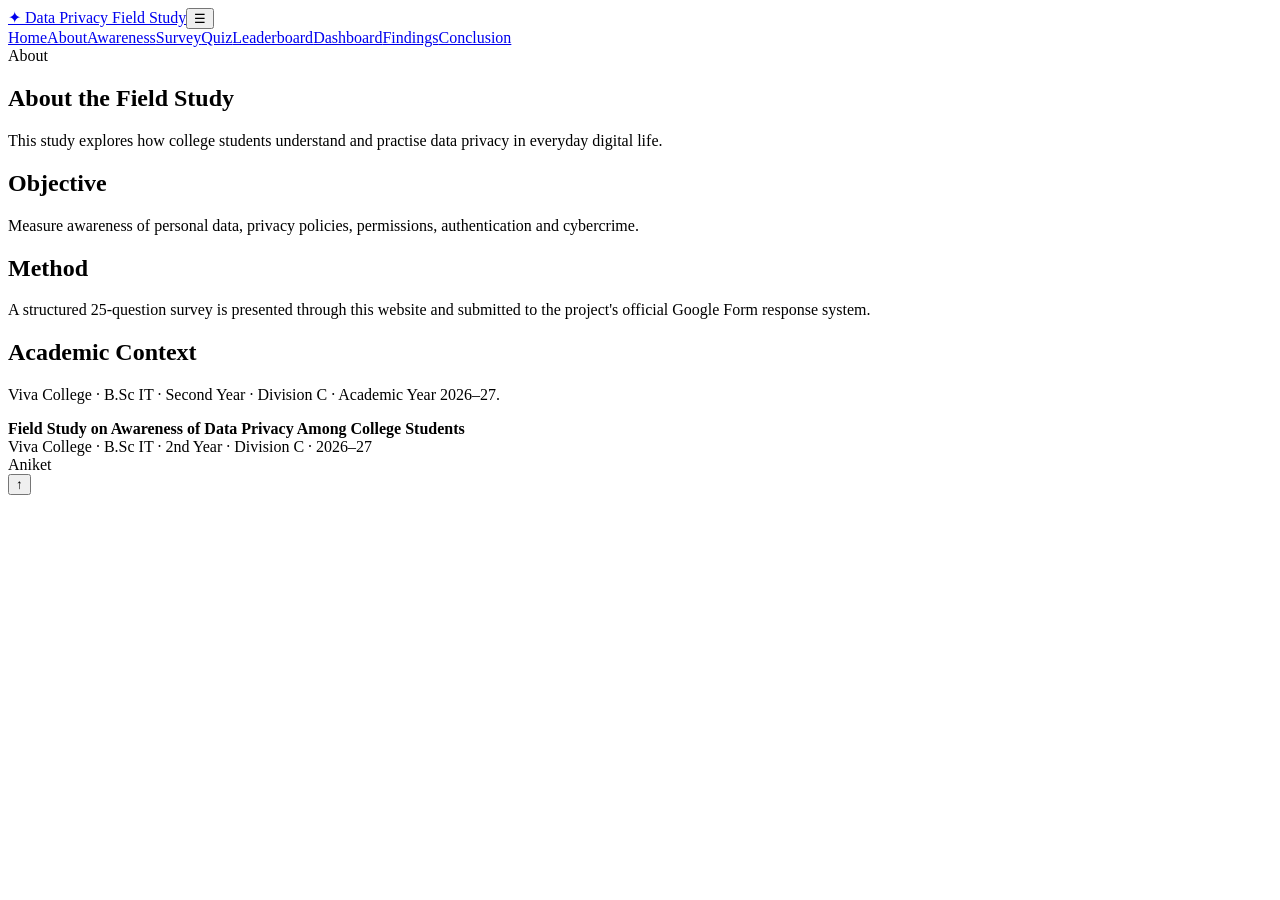
==== about.html @ 16b0fa5f "Add files via upload" ====
<!doctype html><html lang="en"><head><meta charset="utf-8"><meta name="viewport" content="width=device-width,initial-scale=1"><title>About</title><link rel="stylesheet" href="css/style.css"></head><body><nav class="navbar"><div class="container nav-inner"><a class="brand" href="index.html"><span class="brand-mark">✦</span> Data Privacy Field Study</a><button class="menu-btn" type="button" aria-label="Menu" aria-expanded="false">☰</button><div class="nav-links"><a href="index.html">Home</a><a href="about.html">About</a><a href="awareness.html">Awareness</a><a href="survey.html">Survey</a><a href="quiz.html">Quiz</a><a href="leaderboard.html">Leaderboard</a><a href="dashboard.html">Dashboard</a><a href="findings.html">Findings</a><a href="conclusion.html">Conclusion</a></div></div></nav><main><section class="page-hero"><div class="container"><span class="eyebrow">About</span><h1 class="gradient">About the Field Study</h1><p>This study explores how college students understand and practise data privacy in everyday digital life.</p></div></section><section class="section"><div class="container grid"><div class="card"><h2>Objective</h2><p>Measure awareness of personal data, privacy policies, permissions, authentication and cybercrime.</p></div><div class="card"><h2>Method</h2><p>A structured 25-question survey is presented through this website and submitted to the project's official Google Form response system.</p></div><div class="card"><h2>Academic Context</h2><p>Viva College · B.Sc IT · Second Year · Division C · Academic Year 2026–27.</p></div></div></section></main><footer><div class="container footer-inner"><div><strong>Field Study on Awareness of Data Privacy Among College Students</strong><br>Viva College · B.Sc IT · 2nd Year · Division C · 2026–27</div><div>Aniket</div></div></footer><button class="back-top" aria-label="Back to top">↑</button><script src="js/main.js"></script></body></html>
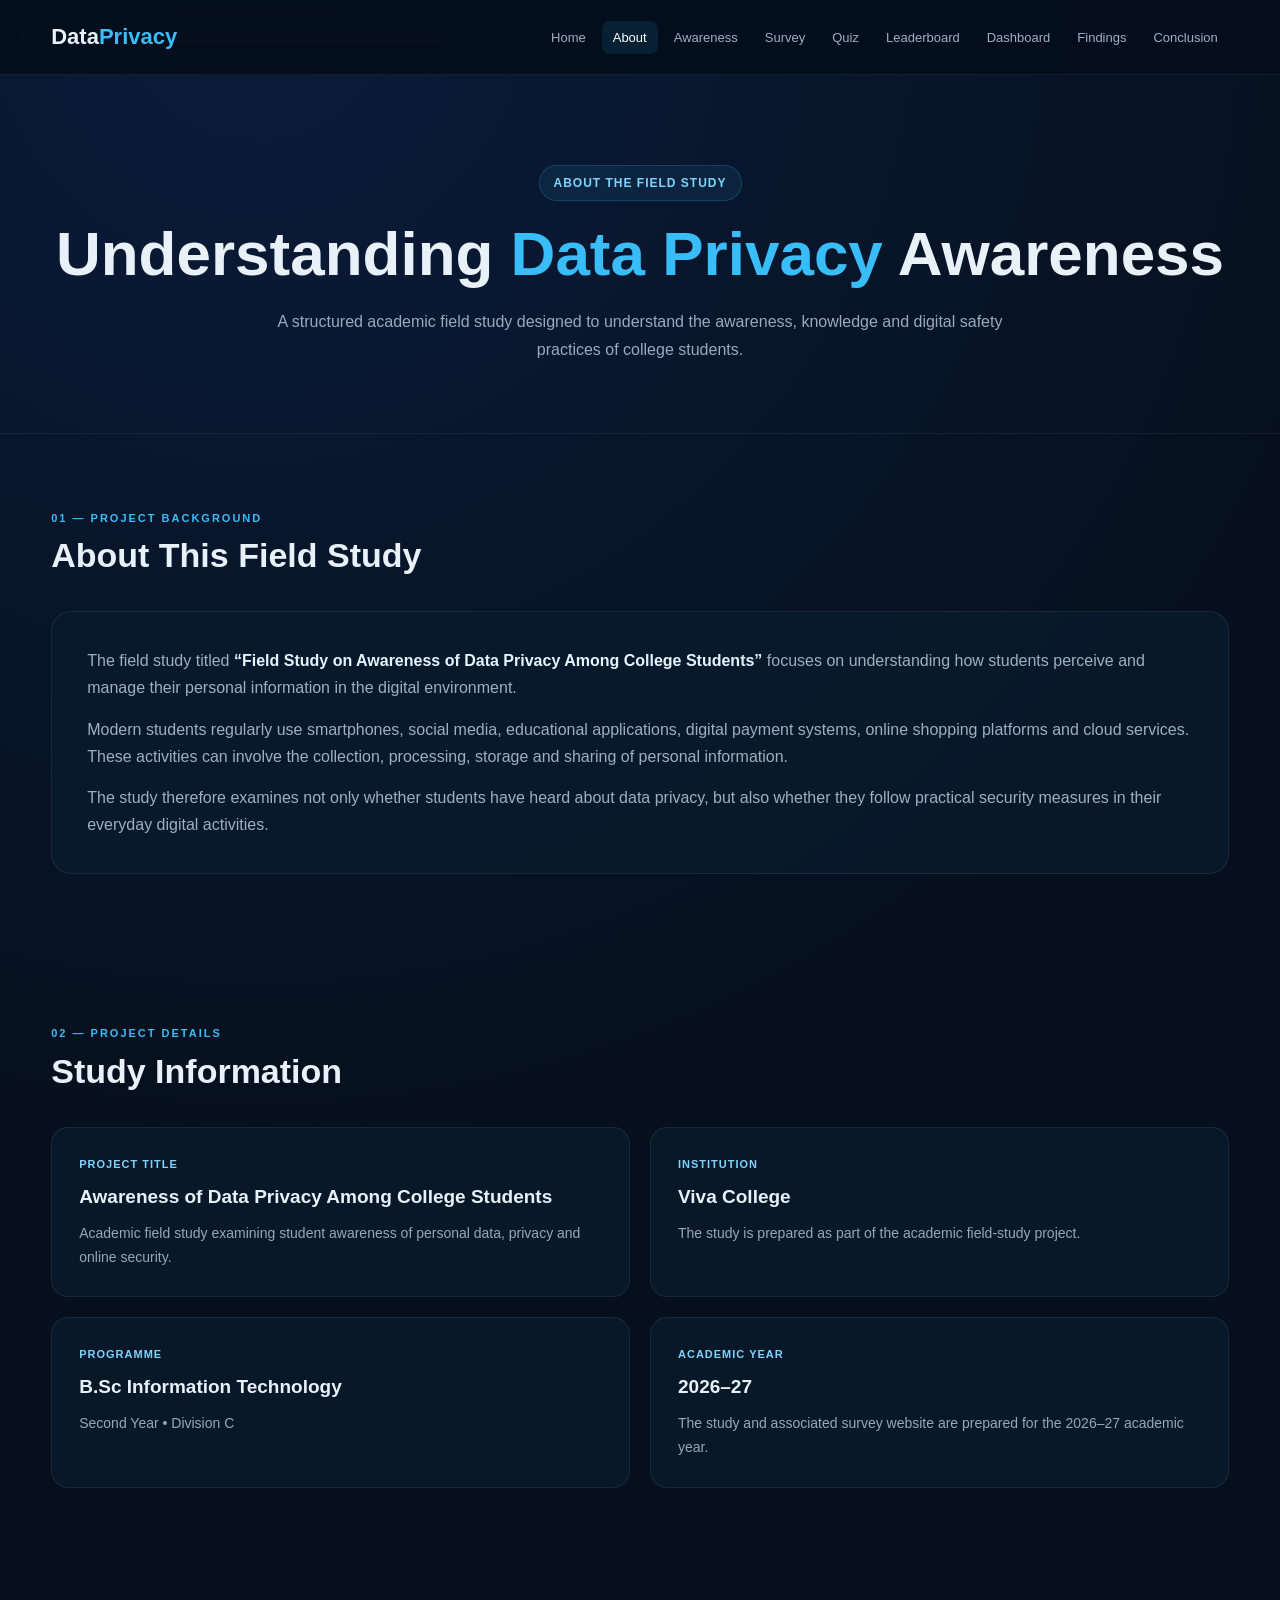
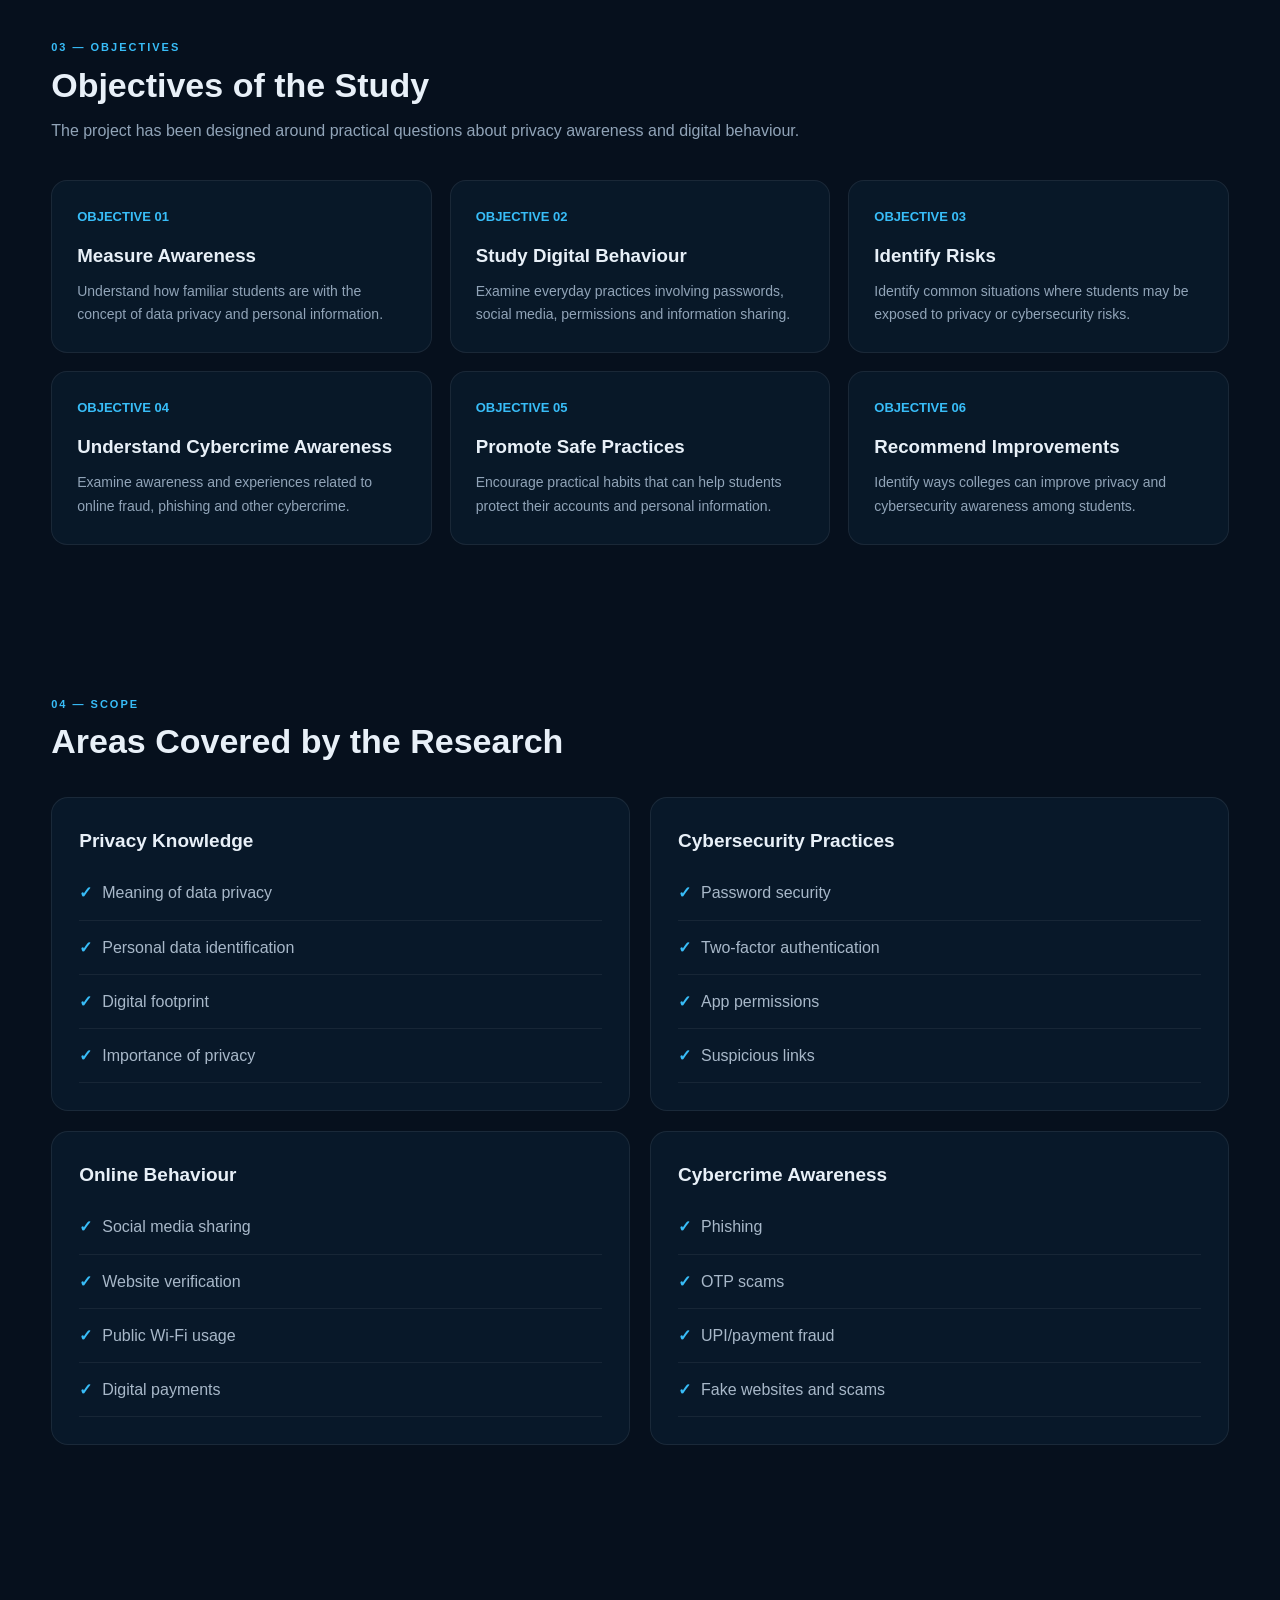
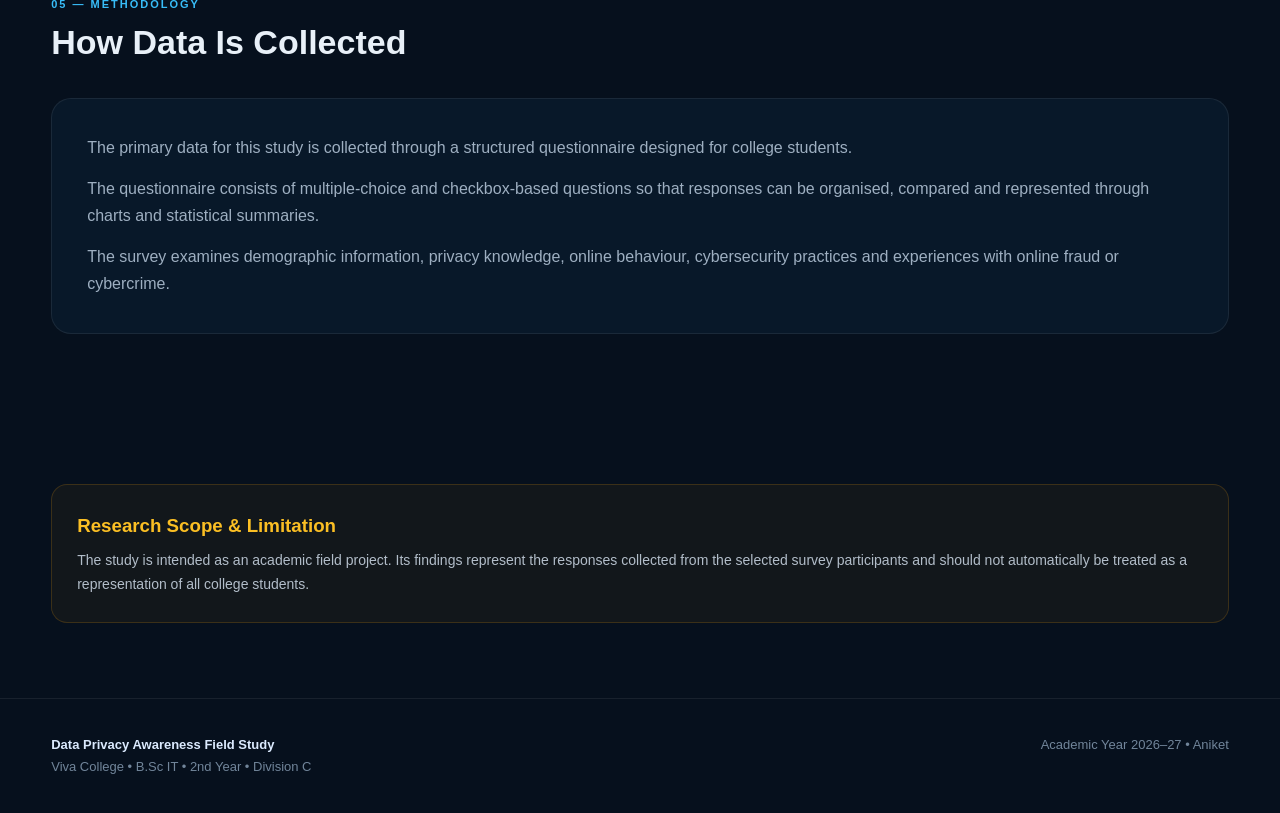
==== commit aabd7849: "Update about.html" ====
--- a/about.html
+++ b/about.html
@@ -1 +1,818 @@
-<!doctype html><html lang="en"><head><meta charset="utf-8"><meta name="viewport" content="width=device-width,initial-scale=1"><title>About</title><link rel="stylesheet" href="css/style.css"></head><body><nav class="navbar"><div class="container nav-inner"><a class="brand" href="index.html"><span class="brand-mark">✦</span> Data Privacy Field Study</a><button class="menu-btn" type="button" aria-label="Menu" aria-expanded="false">☰</button><div class="nav-links"><a href="index.html">Home</a><a href="about.html">About</a><a href="awareness.html">Awareness</a><a href="survey.html">Survey</a><a href="quiz.html">Quiz</a><a href="leaderboard.html">Leaderboard</a><a href="dashboard.html">Dashboard</a><a href="findings.html">Findings</a><a href="conclusion.html">Conclusion</a></div></div></nav><main><section class="page-hero"><div class="container"><span class="eyebrow">About</span><h1 class="gradient">About the Field Study</h1><p>This study explores how college students understand and practise data privacy in everyday digital life.</p></div></section><section class="section"><div class="container grid"><div class="card"><h2>Objective</h2><p>Measure awareness of personal data, privacy policies, permissions, authentication and cybercrime.</p></div><div class="card"><h2>Method</h2><p>A structured 25-question survey is presented through this website and submitted to the project's official Google Form response system.</p></div><div class="card"><h2>Academic Context</h2><p>Viva College · B.Sc IT · Second Year · Division C · Academic Year 2026–27.</p></div></div></section></main><footer><div class="container footer-inner"><div><strong>Field Study on Awareness of Data Privacy Among College Students</strong><br>Viva College · B.Sc IT · 2nd Year · Division C · 2026–27</div><div>Aniket</div></div></footer><button class="back-top" aria-label="Back to top">↑</button><script src="js/main.js"></script></body></html>+<!DOCTYPE html>
+<html lang="en">
+<head>
+
+  <meta charset="UTF-8">
+  <meta name="viewport" content="width=device-width, initial-scale=1.0">
+
+  <title>About The Study | Data Privacy Awareness</title>
+
+  <meta name="description"
+    content="About the B.Sc IT field study on awareness of data privacy among college students at Viva College.">
+
+  <style>
+
+    * {
+      margin: 0;
+      padding: 0;
+      box-sizing: border-box;
+    }
+
+    html {
+      scroll-behavior: smooth;
+    }
+
+    body {
+      font-family: Inter, Arial, Helvetica, sans-serif;
+      background:
+        radial-gradient(circle at 20% 0%, rgba(37,99,235,.14), transparent 28%),
+        #06101d;
+      color: #e8f0f8;
+      line-height: 1.7;
+    }
+
+    a {
+      text-decoration: none;
+      color: inherit;
+    }
+
+    .container {
+      width: min(1180px,92%);
+      margin: auto;
+    }
+
+    /* HEADER */
+
+    header {
+      position: sticky;
+      top: 0;
+      z-index: 1000;
+      background: rgba(4,14,27,.9);
+      backdrop-filter: blur(18px);
+      border-bottom: 1px solid rgba(255,255,255,.07);
+    }
+
+    .nav {
+      min-height: 74px;
+      display: flex;
+      align-items: center;
+      justify-content: space-between;
+    }
+
+    .logo {
+      font-size: 22px;
+      font-weight: 800;
+    }
+
+    .logo span {
+      color: #38bdf8;
+    }
+
+    .nav-links {
+      display: flex;
+      list-style: none;
+      gap: 5px;
+    }
+
+    .nav-links a {
+      color: #9fb0c2;
+      padding: 9px 11px;
+      border-radius: 8px;
+      font-size: 13px;
+    }
+
+    .nav-links a:hover,
+    .nav-links a.active {
+      color: white;
+      background: rgba(56,189,248,.1);
+    }
+
+    .menu-btn {
+      display: none;
+      background: transparent;
+      color: white;
+      border: 1px solid rgba(255,255,255,.12);
+      border-radius: 8px;
+      padding: 7px 10px;
+      font-size: 19px;
+    }
+
+    /* HERO */
+
+    .hero {
+      padding: 90px 0 70px;
+      text-align: center;
+      border-bottom: 1px solid rgba(255,255,255,.06);
+    }
+
+    .badge {
+      display: inline-block;
+      color: #7dd3fc;
+      background: rgba(56,189,248,.08);
+      border: 1px solid rgba(56,189,248,.2);
+      padding: 7px 14px;
+      border-radius: 50px;
+      font-size: 12px;
+      font-weight: 800;
+      letter-spacing: 1px;
+      margin-bottom: 20px;
+    }
+
+    .hero h1 {
+      font-size: clamp(38px,5vw,62px);
+      line-height: 1.08;
+    }
+
+    .hero h1 span {
+      color: #38bdf8;
+    }
+
+    .hero p {
+      max-width: 780px;
+      margin: 20px auto 0;
+      color: #98aabd;
+    }
+
+    /* COMMON */
+
+    section {
+      padding: 75px 0;
+    }
+
+    .head {
+      margin-bottom: 35px;
+    }
+
+    .mini {
+      color: #38bdf8;
+      font-size: 11px;
+      letter-spacing: 2px;
+      text-transform: uppercase;
+      font-weight: 800;
+      margin-bottom: 8px;
+    }
+
+    h2 {
+      font-size: 34px;
+      line-height: 1.2;
+    }
+
+    .head p {
+      color: #91a4b8;
+      max-width: 760px;
+      margin-top: 12px;
+    }
+
+    /* PROJECT CARD */
+
+    .project {
+      background: rgba(10,28,46,.78);
+      border: 1px solid rgba(255,255,255,.07);
+      border-radius: 20px;
+      padding: 35px;
+    }
+
+    .project p {
+      color: #9eafc1;
+      margin-top: 14px;
+    }
+
+    /* DETAILS */
+
+    .grid {
+      display: grid;
+      grid-template-columns: repeat(2,1fr);
+      gap: 20px;
+    }
+
+    .card {
+      background: rgba(10,27,45,.78);
+      border: 1px solid rgba(255,255,255,.07);
+      border-radius: 17px;
+      padding: 27px;
+    }
+
+    .card h3 {
+      margin-bottom: 9px;
+      font-size: 19px;
+    }
+
+    .card p {
+      color: #95a8bb;
+      font-size: 14px;
+    }
+
+    .label {
+      color: #7dd3fc;
+      font-size: 11px;
+      font-weight: 800;
+      text-transform: uppercase;
+      letter-spacing: 1px;
+      margin-bottom: 7px;
+    }
+
+    /* OBJECTIVES */
+
+    .objectives {
+      display: grid;
+      grid-template-columns: repeat(3,1fr);
+      gap: 18px;
+    }
+
+    .objective {
+      padding: 25px;
+      background: rgba(10,27,45,.75);
+      border: 1px solid rgba(255,255,255,.07);
+      border-radius: 16px;
+    }
+
+    .number {
+      color: #38bdf8;
+      font-size: 13px;
+      font-weight: 800;
+      margin-bottom: 12px;
+    }
+
+    .objective h3 {
+      margin-bottom: 8px;
+    }
+
+    .objective p {
+      color: #91a4b8;
+      font-size: 14px;
+    }
+
+    /* SCOPE */
+
+    .scope-list {
+      list-style: none;
+    }
+
+    .scope-list li {
+      padding: 13px 0;
+      border-bottom: 1px solid rgba(255,255,255,.06);
+      color: #a8b8c9;
+    }
+
+    .scope-list li::before {
+      content: "✓";
+      color: #38bdf8;
+      margin-right: 10px;
+      font-weight: bold;
+    }
+
+    /* NOTE */
+
+    .note {
+      background: rgba(245,158,11,.05);
+      border: 1px solid rgba(245,158,11,.18);
+      border-radius: 16px;
+      padding: 25px;
+    }
+
+    .note h3 {
+      color: #fbbf24;
+      margin-bottom: 8px;
+    }
+
+    .note p {
+      color: #b2bdc9;
+      font-size: 14px;
+    }
+
+    /* FOOTER */
+
+    footer {
+      border-top: 1px solid rgba(255,255,255,.07);
+      padding: 35px 0;
+      color: #71859a;
+      font-size: 13px;
+    }
+
+    .footer-inner {
+      display: flex;
+      justify-content: space-between;
+      gap: 20px;
+    }
+
+    /* MOBILE */
+
+    @media(max-width:900px) {
+
+      .menu-btn {
+        display: block;
+      }
+
+      .nav-links {
+        display: none;
+        position: absolute;
+        left: 4%;
+        right: 4%;
+        top: 70px;
+        flex-direction: column;
+        background: #081727;
+        border: 1px solid rgba(255,255,255,.08);
+        border-radius: 12px;
+        padding: 10px;
+      }
+
+      .nav-links.show {
+        display: flex;
+      }
+
+      .nav-links a {
+        display: block;
+        padding: 12px;
+      }
+
+      .grid,
+      .objectives {
+        grid-template-columns: 1fr;
+      }
+
+      .footer-inner {
+        flex-direction: column;
+        text-align: center;
+      }
+
+    }
+
+  </style>
+
+</head>
+
+<body>
+
+
+<header>
+
+  <div class="container nav">
+
+    <a href="index.html" class="logo">
+      Data<span>Privacy</span>
+    </a>
+
+    <button class="menu-btn" id="menuBtn">☰</button>
+
+    <ul class="nav-links" id="navLinks">
+
+      <li><a href="index.html">Home</a></li>
+      <li><a href="about.html" class="active">About</a></li>
+      <li><a href="awareness.html">Awareness</a></li>
+      <li><a href="survey.html">Survey</a></li>
+      <li><a href="quiz.html">Quiz</a></li>
+      <li><a href="leaderboard.html">Leaderboard</a></li>
+      <li><a href="dashboard.html">Dashboard</a></li>
+      <li><a href="findings.html">Findings</a></li>
+      <li><a href="conclusion.html">Conclusion</a></li>
+
+    </ul>
+
+  </div>
+
+</header>
+
+
+<!-- HERO -->
+
+<section class="hero">
+
+  <div class="container">
+
+    <div class="badge">
+      ABOUT THE FIELD STUDY
+    </div>
+
+    <h1>
+      Understanding <span>Data Privacy</span>
+      Awareness
+    </h1>
+
+    <p>
+      A structured academic field study designed to understand the
+      awareness, knowledge and digital safety practices of college
+      students.
+    </p>
+
+  </div>
+
+</section>
+
+
+<!-- PROJECT -->
+
+<section>
+
+  <div class="container">
+
+    <div class="head">
+
+      <div class="mini">01 — Project Background</div>
+
+      <h2>About This Field Study</h2>
+
+    </div>
+
+    <div class="project">
+
+      <p style="margin-top:0;">
+        The field study titled
+        <strong style="color:#e6f4ff;">
+          “Field Study on Awareness of Data Privacy Among College Students”
+        </strong>
+        focuses on understanding how students perceive and manage their
+        personal information in the digital environment.
+      </p>
+
+      <p>
+        Modern students regularly use smartphones, social media,
+        educational applications, digital payment systems, online
+        shopping platforms and cloud services. These activities can
+        involve the collection, processing, storage and sharing of
+        personal information.
+      </p>
+
+      <p>
+        The study therefore examines not only whether students have heard
+        about data privacy, but also whether they follow practical
+        security measures in their everyday digital activities.
+      </p>
+
+    </div>
+
+  </div>
+
+</section>
+
+
+<!-- PROJECT DETAILS -->
+
+<section>
+
+  <div class="container">
+
+    <div class="head">
+
+      <div class="mini">02 — Project Details</div>
+
+      <h2>Study Information</h2>
+
+    </div>
+
+    <div class="grid">
+
+      <div class="card">
+
+        <div class="label">Project Title</div>
+
+        <h3>
+          Awareness of Data Privacy Among College Students
+        </h3>
+
+        <p>
+          Academic field study examining student awareness of personal
+          data, privacy and online security.
+        </p>
+
+      </div>
+
+      <div class="card">
+
+        <div class="label">Institution</div>
+
+        <h3>Viva College</h3>
+
+        <p>
+          The study is prepared as part of the academic field-study
+          project.
+        </p>
+
+      </div>
+
+      <div class="card">
+
+        <div class="label">Programme</div>
+
+        <h3>B.Sc Information Technology</h3>
+
+        <p>
+          Second Year • Division C
+        </p>
+
+      </div>
+
+      <div class="card">
+
+        <div class="label">Academic Year</div>
+
+        <h3>2026–27</h3>
+
+        <p>
+          The study and associated survey website are prepared for the
+          2026–27 academic year.
+        </p>
+
+      </div>
+
+    </div>
+
+  </div>
+
+</section>
+
+
+<!-- OBJECTIVES -->
+
+<section>
+
+  <div class="container">
+
+    <div class="head">
+
+      <div class="mini">03 — Objectives</div>
+
+      <h2>Objectives of the Study</h2>
+
+      <p>
+        The project has been designed around practical questions about
+        privacy awareness and digital behaviour.
+      </p>
+
+    </div>
+
+    <div class="objectives">
+
+      <div class="objective">
+
+        <div class="number">OBJECTIVE 01</div>
+
+        <h3>Measure Awareness</h3>
+
+        <p>
+          Understand how familiar students are with the concept of data
+          privacy and personal information.
+        </p>
+
+      </div>
+
+      <div class="objective">
+
+        <div class="number">OBJECTIVE 02</div>
+
+        <h3>Study Digital Behaviour</h3>
+
+        <p>
+          Examine everyday practices involving passwords, social media,
+          permissions and information sharing.
+        </p>
+
+      </div>
+
+      <div class="objective">
+
+        <div class="number">OBJECTIVE 03</div>
+
+        <h3>Identify Risks</h3>
+
+        <p>
+          Identify common situations where students may be exposed to
+          privacy or cybersecurity risks.
+        </p>
+
+      </div>
+
+      <div class="objective">
+
+        <div class="number">OBJECTIVE 04</div>
+
+        <h3>Understand Cybercrime Awareness</h3>
+
+        <p>
+          Examine awareness and experiences related to online fraud,
+          phishing and other cybercrime.
+        </p>
+
+      </div>
+
+      <div class="objective">
+
+        <div class="number">OBJECTIVE 05</div>
+
+        <h3>Promote Safe Practices</h3>
+
+        <p>
+          Encourage practical habits that can help students protect their
+          accounts and personal information.
+        </p>
+
+      </div>
+
+      <div class="objective">
+
+        <div class="number">OBJECTIVE 06</div>
+
+        <h3>Recommend Improvements</h3>
+
+        <p>
+          Identify ways colleges can improve privacy and cybersecurity
+          awareness among students.
+        </p>
+
+      </div>
+
+    </div>
+
+  </div>
+
+</section>
+
+
+<!-- SCOPE -->
+
+<section>
+
+  <div class="container">
+
+    <div class="head">
+
+      <div class="mini">04 — Scope</div>
+
+      <h2>Areas Covered by the Research</h2>
+
+    </div>
+
+    <div class="grid">
+
+      <div class="card">
+
+        <h3>Privacy Knowledge</h3>
+
+        <ul class="scope-list">
+
+          <li>Meaning of data privacy</li>
+          <li>Personal data identification</li>
+          <li>Digital footprint</li>
+          <li>Importance of privacy</li>
+
+        </ul>
+
+      </div>
+
+      <div class="card">
+
+        <h3>Cybersecurity Practices</h3>
+
+        <ul class="scope-list">
+
+          <li>Password security</li>
+          <li>Two-factor authentication</li>
+          <li>App permissions</li>
+          <li>Suspicious links</li>
+
+        </ul>
+
+      </div>
+
+      <div class="card">
+
+        <h3>Online Behaviour</h3>
+
+        <ul class="scope-list">
+
+          <li>Social media sharing</li>
+          <li>Website verification</li>
+          <li>Public Wi-Fi usage</li>
+          <li>Digital payments</li>
+
+        </ul>
+
+      </div>
+
+      <div class="card">
+
+        <h3>Cybercrime Awareness</h3>
+
+        <ul class="scope-list">
+
+          <li>Phishing</li>
+          <li>OTP scams</li>
+          <li>UPI/payment fraud</li>
+          <li>Fake websites and scams</li>
+
+        </ul>
+
+      </div>
+
+    </div>
+
+  </div>
+
+</section>
+
+
+<!-- METHODOLOGY -->
+
+<section>
+
+  <div class="container">
+
+    <div class="head">
+
+      <div class="mini">05 — Methodology</div>
+
+      <h2>How Data Is Collected</h2>
+
+    </div>
+
+    <div class="project">
+
+      <p style="margin-top:0;">
+        The primary data for this study is collected through a structured
+        questionnaire designed for college students.
+      </p>
+
+      <p>
+        The questionnaire consists of multiple-choice and checkbox-based
+        questions so that responses can be organised, compared and
+        represented through charts and statistical summaries.
+      </p>
+
+      <p>
+        The survey examines demographic information, privacy knowledge,
+        online behaviour, cybersecurity practices and experiences with
+        online fraud or cybercrime.
+      </p>
+
+    </div>
+
+  </div>
+
+</section>
+
+
+<!-- LIMITATION -->
+
+<section>
+
+  <div class="container">
+
+    <div class="note">
+
+      <h3>Research Scope & Limitation</h3>
+
+      <p>
+        The study is intended as an academic field project. Its findings
+        represent the responses collected from the selected survey
+        participants and should not automatically be treated as a
+        representation of all college students.
+      </p>
+
+    </div>
+
+  </div>
+
+</section>
+
+
+<footer>
+
+  <div class="container footer-inner">
+
+    <div>
+      <strong style="color:#dbeafe;">
+        Data Privacy Awareness Field Study
+      </strong>
+      <br>
+      Viva College • B.Sc IT • 2nd Year • Division C
+    </div>
+
+    <div>
+      Academic Year 2026–27 • Aniket
+    </div>
+
+  </div>
+
+</footer>
+
+
+<script>
+
+  const menuBtn = document.getElementById("menuBtn");
+  const navLinks = document.getElementById("navLinks");
+
+  menuBtn.addEventListener("click", () => {
+    navLinks.classList.toggle("show");
+  });
+
+  document.querySelectorAll(".nav-links a").forEach(link => {
+
+    link.addEventListener("click", () => {
+      navLinks.classList.remove("show");
+    });
+
+  });
+
+</script>
+
+</body>
+</html>
